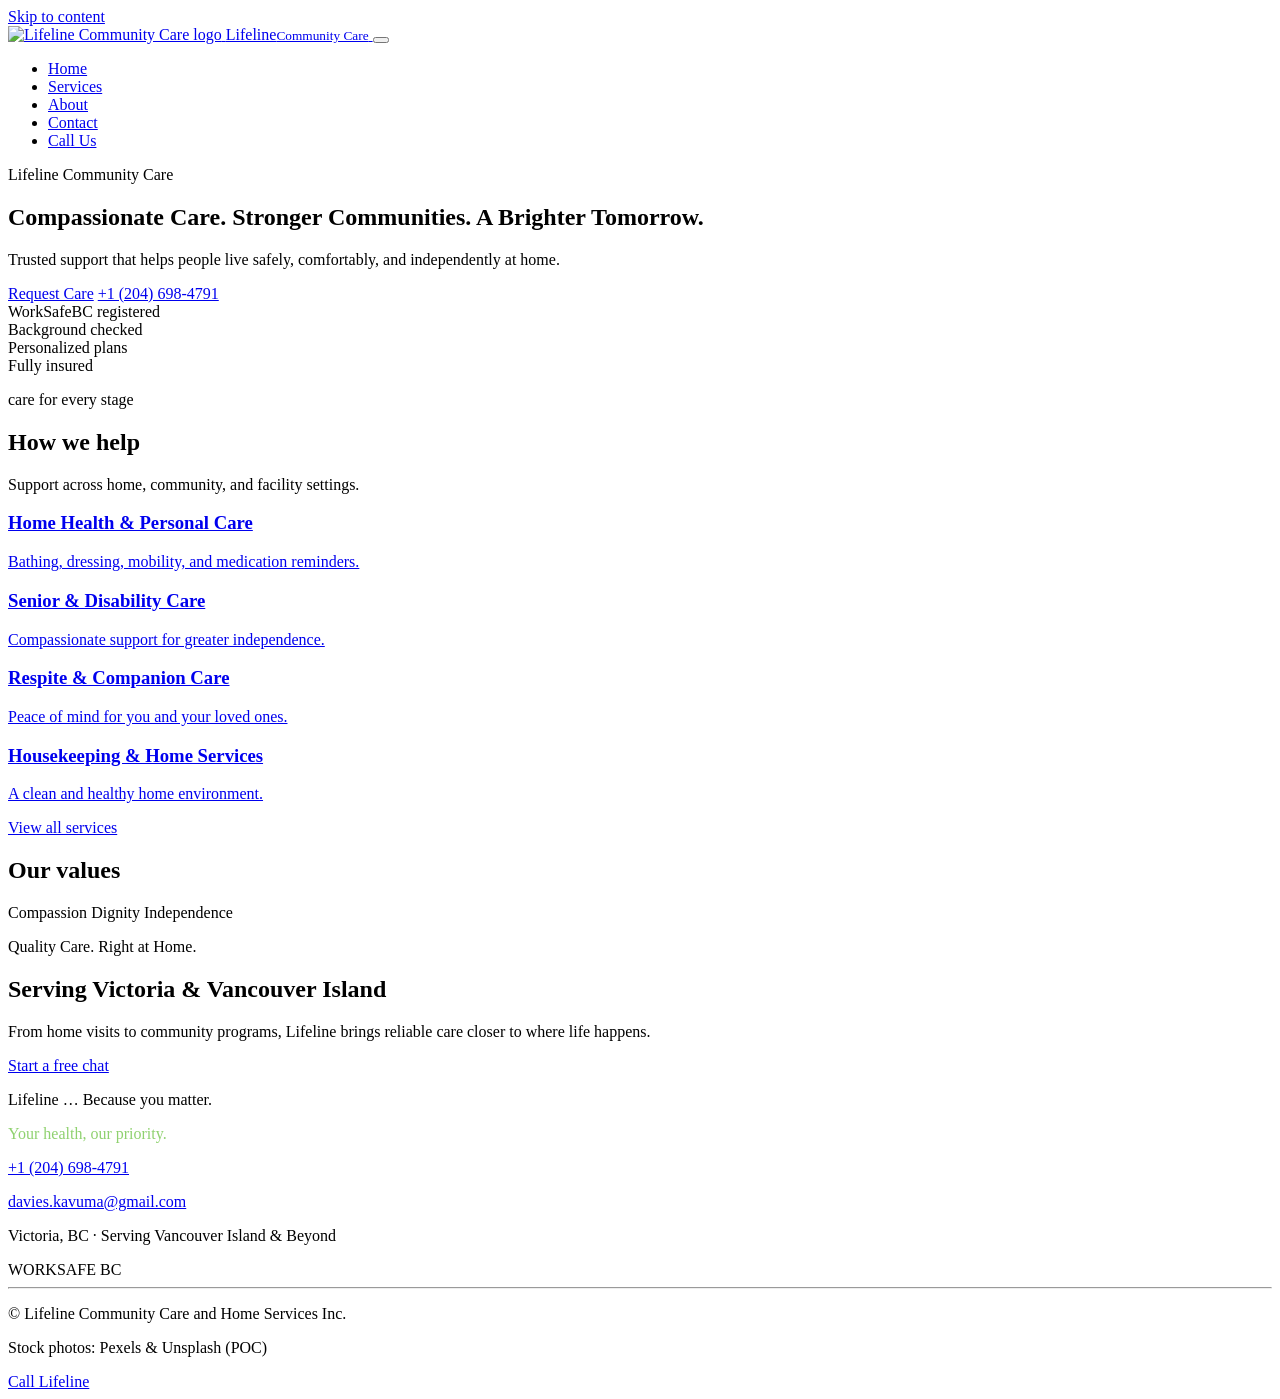
==== index.html @ b38f37c9 "Add files via upload" ====
<!doctype html>
<html lang="en-CA">
<head>
  <meta charset="utf-8">
  <meta name="viewport" content="width=device-width, initial-scale=1">
  <title>Lifeline Community Care and Home Services Inc. | Victoria, BC</title>
  <meta name="description" content="Quality care, right at home. Home health, senior and disability care, respite, housekeeping and community services across Vancouver Island.">
  <meta name="theme-color" content="#0b3d78">
  <meta property="og:title" content="Lifeline Community Care | Victoria, BC">
  <meta property="og:description" content="Compassionate care that helps people live safely and independently at home.">
  <meta property="og:type" content="website">
  <meta property="og:image" content="assets/images/logo.png">
  <link rel="icon" href="assets/images/logo.png" type="image/png">
  <link rel="stylesheet" href="assets/vendor/bootstrap/css/bootstrap.min.css">
  <link rel="stylesheet" href="assets/vendor/bootstrap-icons/css/bootstrap-icons.min.css">
  <link rel="stylesheet" href="assets/css/site.css">
</head>
<body>
  <a class="visually-hidden-focusable position-absolute m-2 p-2 bg-white rounded" href="#main">Skip to content</a>

  <header class="site-header sticky-top">
    <nav class="navbar navbar-expand-lg container py-2" aria-label="Primary">
      <a class="navbar-brand d-flex align-items-center gap-2 py-0" href="index.html">
        <img class="brand-logo" src="assets/images/logo.png" width="52" height="52" alt="Lifeline Community Care logo">
        <span class="brand-name fs-5">Lifeline<small>Community Care</small></span>
      </a>
      <button class="navbar-toggler" type="button" data-bs-toggle="collapse" data-bs-target="#mainNav"
              aria-controls="mainNav" aria-expanded="false" aria-label="Toggle navigation">
        <span class="navbar-toggler-icon"></span>
      </button>
      <div class="collapse navbar-collapse" id="mainNav">
        <ul class="navbar-nav ms-auto align-items-lg-center gap-lg-2 py-3 py-lg-0">
          <li class="nav-item"><a class="nav-link active" aria-current="page" href="index.html">Home</a></li>
          <li class="nav-item"><a class="nav-link" href="services.html">Services</a></li>
          <li class="nav-item"><a class="nav-link" href="about.html">About</a></li>
          <li class="nav-item"><a class="nav-link" href="contact.html">Contact</a></li>
          <li class="nav-item mt-2 mt-lg-0">
            <a class="btn btn-ll w-100" href="tel:+12046984791"><i class="bi bi-telephone-fill me-1"></i>Call Us</a>
          </li>
        </ul>
      </div>
    </nav>
  </header>

  <main id="main">
    <section class="hero-photo" style="background-image:url('assets/images/hero-care.jpg');" aria-label="Welcome">
      <div class="container">
        <p class="brand-kicker reveal">Lifeline <span>Community Care</span></p>
        <h1 class="reveal d1">Compassionate Care. Stronger Communities. A Brighter Tomorrow.</h1>
        <p class="lead reveal d2">Trusted support that helps people live safely, comfortably, and independently at home.</p>
        <div class="d-grid d-sm-flex gap-3 mt-4 reveal d3">
          <a class="btn btn-ll btn-lg px-4 py-3" href="contact.html">Request Care</a>
          <a class="btn btn-outline-light-ll btn-lg px-4 py-3" href="tel:+12046984791">+1 (204) 698-4791</a>
        </div>
      </div>
    </section>

    <section class="container pb-4">
      <div class="trust-strip p-4 p-md-5 reveal shadow">
        <div class="row row-cols-2 row-cols-md-4 g-3 text-center">
          <div class="col item"><i class="bi bi-shield-check fs-4" style="color:var(--ll-green)"></i> WorkSafeBC registered</div>
          <div class="col item"><i class="bi bi-person-check fs-4" style="color:var(--ll-orange)"></i> Background checked</div>
          <div class="col item"><i class="bi bi-heart-fill fs-4" style="color:var(--ll-green)"></i> Personalized plans</div>
          <div class="col item"><i class="bi bi-patch-check fs-4" style="color:var(--ll-orange)"></i> Fully insured</div>
        </div>
      </div>
    </section>

    <section class="py-5">
      <div class="container">
        <header class="text-center mb-5 reveal">
          <p class="script fs-3 mb-1">care for every stage</p>
          <h2 class="fw-bold text-navy display-6">How we help</h2>
          <p class="text-body-secondary mb-0">Support across home, community, and facility settings.</p>
        </header>
        <div class="row row-cols-1 row-cols-sm-2 row-cols-lg-4 g-4">
          <div class="col reveal">
            <a class="service-link" href="services.html#home-health">
              <article class="card card-service shadow-sm p-3" style="--accent:var(--ll-blue)">
                <div class="card-body">
                  <div class="service-icon mb-3"><i class="bi bi-heart-pulse"></i></div>
                  <h3 class="h5 text-navy">Home Health &amp; Personal Care</h3>
                  <p class="text-body-secondary mb-0 small">Bathing, dressing, mobility, and medication reminders.</p>
                </div>
              </article>
            </a>
          </div>
          <div class="col reveal d1">
            <a class="service-link" href="services.html#senior-care">
              <article class="card card-service shadow-sm p-3" style="--accent:var(--ll-green)">
                <div class="card-body">
                  <div class="service-icon mb-3"><i class="bi bi-person-hearts"></i></div>
                  <h3 class="h5 text-navy">Senior &amp; Disability Care</h3>
                  <p class="text-body-secondary mb-0 small">Compassionate support for greater independence.</p>
                </div>
              </article>
            </a>
          </div>
          <div class="col reveal d2">
            <a class="service-link" href="services.html#respite">
              <article class="card card-service shadow-sm p-3" style="--accent:var(--ll-orange)">
                <div class="card-body">
                  <div class="service-icon mb-3"><i class="bi bi-people"></i></div>
                  <h3 class="h5 text-navy">Respite &amp; Companion Care</h3>
                  <p class="text-body-secondary mb-0 small">Peace of mind for you and your loved ones.</p>
                </div>
              </article>
            </a>
          </div>
          <div class="col reveal d3">
            <a class="service-link" href="services.html#housekeeping">
              <article class="card card-service shadow-sm p-3" style="--accent:var(--ll-navy)">
                <div class="card-body">
                  <div class="service-icon mb-3"><i class="bi bi-house-check"></i></div>
                  <h3 class="h5 text-navy">Housekeeping &amp; Home Services</h3>
                  <p class="text-body-secondary mb-0 small">A clean and healthy home environment.</p>
                </div>
              </article>
            </a>
          </div>
        </div>
        <div class="text-center mt-5 reveal">
          <a class="btn btn-outline-ll btn-lg px-4" href="services.html">View all services</a>
        </div>
      </div>
    </section>

    <section class="bg-sky py-5">
      <div class="container text-center py-3">
        <h2 class="fw-bold text-navy mb-4 reveal">Our values</h2>
        <div class="d-flex flex-wrap justify-content-center gap-3 reveal d1">
          <span class="value-pill"><i class="bi bi-suit-heart-fill"></i>Compassion</span>
          <span class="value-pill"><i class="bi bi-award-fill"></i>Dignity</span>
          <span class="value-pill"><i class="bi bi-unlock-fill"></i>Independence</span>
        </div>
        <p class="script display-6 mt-5 mb-0 reveal d2">Quality Care. Right at Home.</p>
      </div>
    </section>

    <section class="photo-band" style="background-image:url('assets/images/coastal.jpg'); background-size:cover; background-position:center;" aria-label="Service area">
      <div class="container py-5">
        <div class="row">
          <div class="col-lg-7 reveal">
            <h2 class="fw-bold display-6 mb-3">Serving Victoria &amp; Vancouver Island</h2>
            <p class="fs-5 mb-4 opacity-90">From home visits to community programs, Lifeline brings reliable care closer to where life happens.</p>
            <a class="btn btn-ll btn-lg px-4" href="contact.html">Start a free chat</a>
          </div>
        </div>
      </div>
    </section>
  </main>

  <footer class="footer-band pt-5 pb-4">
    <div class="container">
      <div class="row gy-4 align-items-center">
        <div class="col-md-6">
          <p class="fs-4 fw-bold mb-1 text-white">Lifeline <span style="color:var(--ll-green)">…</span> Because you matter.</p>
          <p class="script fs-3 mb-0" style="color:#8fd16f">Your health, our priority.</p>
        </div>
        <div class="col-md-6 text-md-end">
          <p class="mb-1"><a href="tel:+12046984791">+1 (204) 698-4791</a></p>
          <p class="mb-1"><a href="mailto:davies.kavuma@gmail.com">davies.kavuma@gmail.com</a></p>
          <p class="mb-2">Victoria, BC · Serving Vancouver Island &amp; Beyond</p>
          <span class="wsbc" aria-label="WorkSafeBC registered"><span class="w">WORK</span><span class="s">SAFE BC</span></span>
        </div>
      </div>
      <hr class="border-light opacity-25 my-4">
      <div class="d-flex flex-column flex-md-row justify-content-between gap-2 small">
        <p class="mb-0">&copy; <span id="year"></span> Lifeline Community Care and Home Services Inc.</p>
        <p class="photo-credit mb-0">Stock photos: Pexels &amp; Unsplash (POC)</p>
      </div>
    </div>
  </footer>

  <div class="call-bar">
    <a class="btn btn-ll btn-lg w-100" href="tel:+12046984791"><i class="bi bi-telephone-fill me-2"></i>Call Lifeline</a>
  </div>

  <script src="assets/vendor/bootstrap/js/bootstrap.bundle.min.js"></script>
  <script src="assets/js/site.js"></script>
</body>
</html>
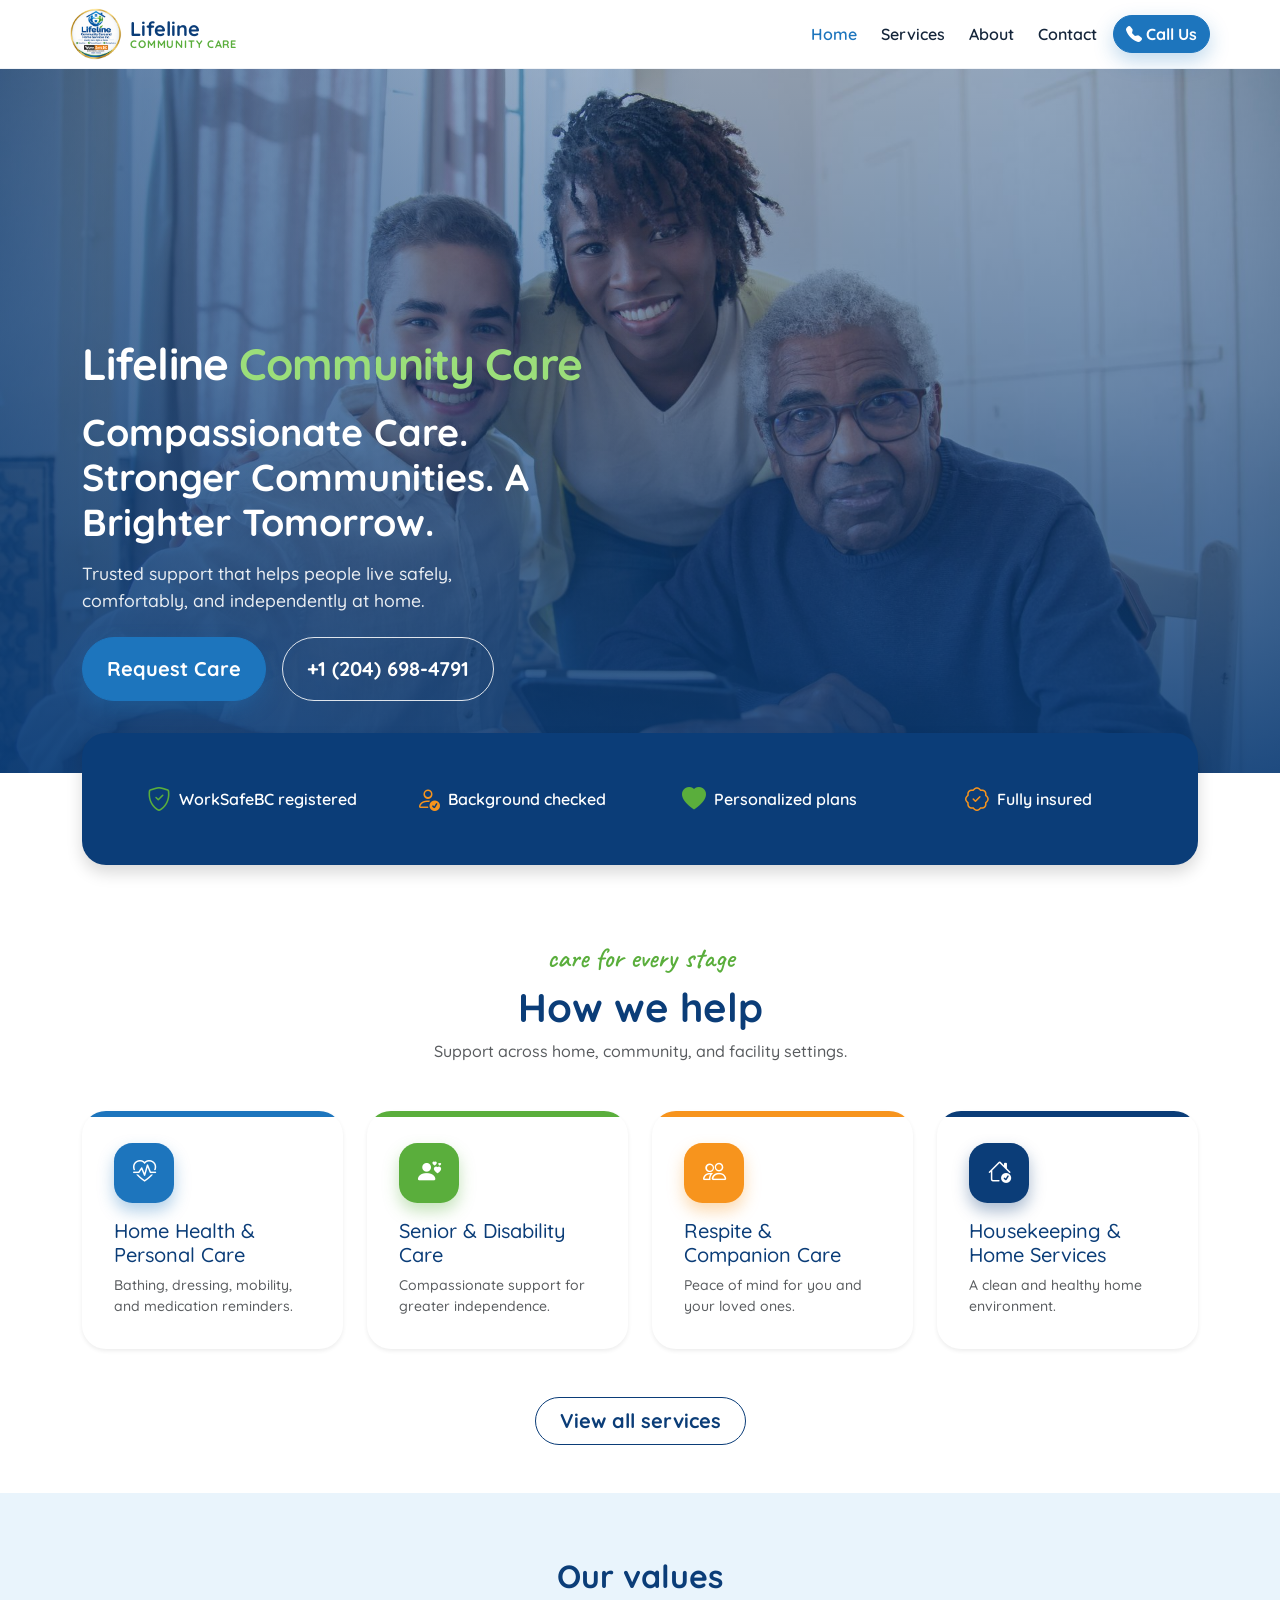
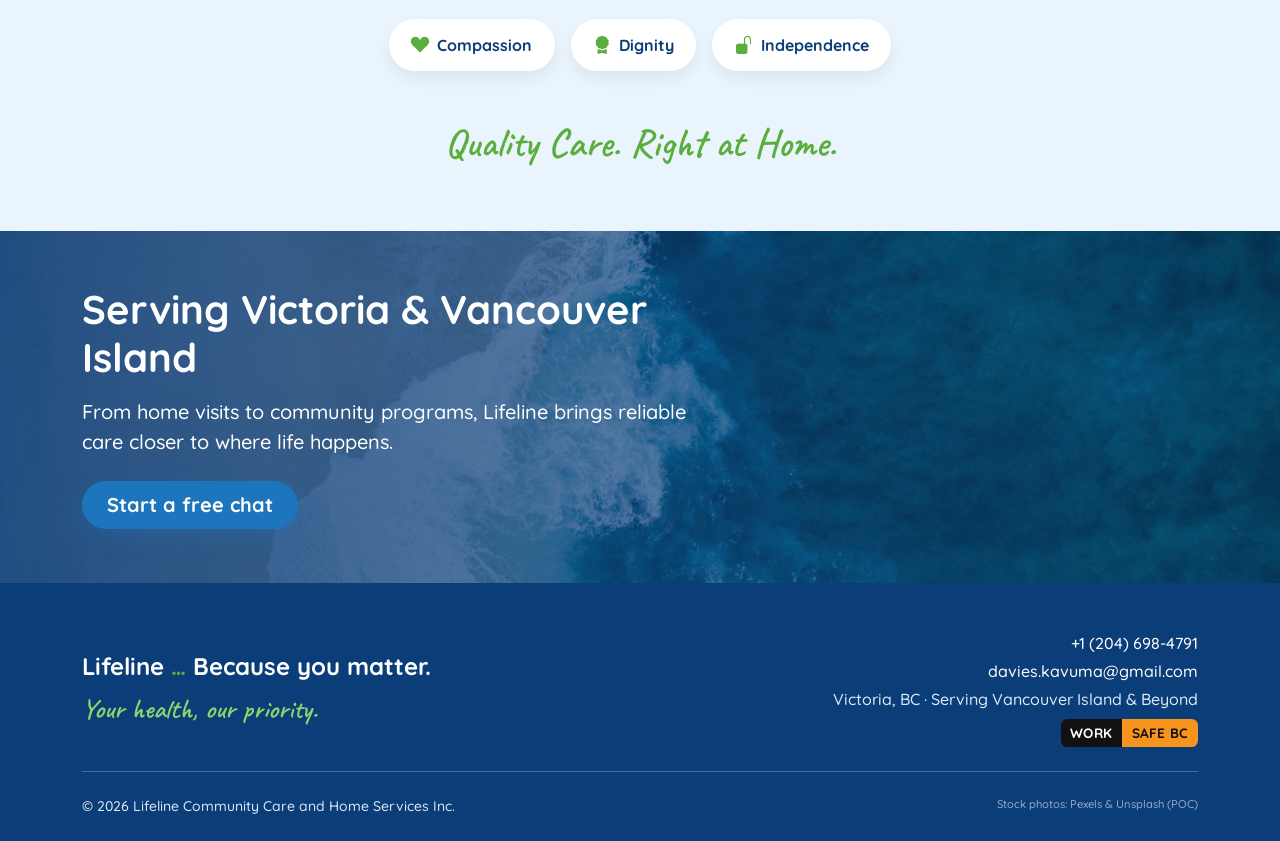
==== commit 382ced56: "fixed mobile view" ====
--- a/index.html
+++ b/index.html
@@ -48,7 +48,7 @@
         <p class="brand-kicker reveal">Lifeline <span>Community Care</span></p>
         <h1 class="reveal d1">Compassionate Care. Stronger Communities. A Brighter Tomorrow.</h1>
         <p class="lead reveal d2">Trusted support that helps people live safely, comfortably, and independently at home.</p>
-        <div class="d-grid d-sm-flex gap-3 mt-4 reveal d3">
+        <div class="hero-ctas d-grid d-sm-flex gap-3 mt-4 reveal d3">
           <a class="btn btn-ll btn-lg px-4 py-3" href="contact.html">Request Care</a>
           <a class="btn btn-outline-light-ll btn-lg px-4 py-3" href="tel:+12046984791">+1 (204) 698-4791</a>
         </div>
--- a/assets/css/site.css
+++ b/assets/css/site.css
@@ -0,0 +1,452 @@
+/* Lifeline Community Care — site styles (brand-tuned for web) */
+
+@font-face {
+  font-family: "Quicksand";
+  src: url("../fonts/quicksand-500.woff2") format("woff2");
+  font-weight: 500;
+  font-style: normal;
+  font-display: swap;
+}
+@font-face {
+  font-family: "Quicksand";
+  src: url("../fonts/quicksand-600.woff2") format("woff2");
+  font-weight: 600;
+  font-style: normal;
+  font-display: swap;
+}
+@font-face {
+  font-family: "Quicksand";
+  src: url("../fonts/quicksand-700.woff2") format("woff2");
+  font-weight: 700;
+  font-style: normal;
+  font-display: swap;
+}
+@font-face {
+  font-family: "Caveat";
+  src: url("../fonts/caveat-500.woff2") format("woff2");
+  font-weight: 500;
+  font-style: normal;
+  font-display: swap;
+}
+@font-face {
+  font-family: "Caveat";
+  src: url("../fonts/caveat-600.woff2") format("woff2");
+  font-weight: 600;
+  font-style: normal;
+  font-display: swap;
+}
+
+:root {
+  --ll-navy: #0b3d78;
+  --ll-blue: #1d75bd;
+  --ll-green: #5aae3c;
+  --ll-orange: #f7941d;
+  --ll-sky: #e9f4fc;
+  --ll-ink: #14253a;
+  --ll-surface: #ffffff;
+  --ll-font: "Quicksand", system-ui, -apple-system, "Segoe UI", sans-serif;
+  --ll-script: "Caveat", "Segoe Script", cursive;
+}
+
+html {
+  scroll-behavior: smooth;
+  scroll-padding-top: 5rem;
+}
+
+body {
+  color: var(--ll-ink);
+  font-family: var(--ll-font);
+  font-weight: 500;
+  overflow-x: hidden;
+  background: var(--ll-surface);
+}
+
+h1, h2, h3, h4, .navbar-brand {
+  font-weight: 700;
+}
+
+.text-navy { color: var(--ll-navy) !important; }
+.bg-sky { background-color: var(--ll-sky) !important; }
+.bg-navy { background-color: var(--ll-navy) !important; }
+
+.script {
+  font-family: var(--ll-script);
+  font-weight: 600;
+  color: var(--ll-green);
+}
+
+/* Buttons */
+.btn-ll {
+  --bs-btn-color: #fff;
+  --bs-btn-bg: var(--ll-blue);
+  --bs-btn-border-color: var(--ll-blue);
+  --bs-btn-hover-color: #fff;
+  --bs-btn-hover-bg: var(--ll-navy);
+  --bs-btn-hover-border-color: var(--ll-navy);
+  --bs-btn-focus-shadow-rgb: 29, 117, 189;
+  font-weight: 700;
+  border-radius: 999px;
+  box-shadow: 0 0.5rem 1.25rem rgba(29, 117, 189, 0.28);
+  transition: transform 0.2s ease, background-color 0.2s ease;
+}
+.btn-ll:hover { transform: translateY(-2px); }
+
+.btn-outline-ll {
+  --bs-btn-color: var(--ll-navy);
+  --bs-btn-border-color: var(--ll-navy);
+  --bs-btn-hover-bg: var(--ll-navy);
+  --bs-btn-hover-border-color: var(--ll-navy);
+  --bs-btn-hover-color: #fff;
+  font-weight: 700;
+  border-radius: 999px;
+}
+
+.btn-outline-light-ll {
+  --bs-btn-color: #fff;
+  --bs-btn-border-color: rgba(255, 255, 255, 0.85);
+  --bs-btn-hover-bg: #fff;
+  --bs-btn-hover-border-color: #fff;
+  --bs-btn-hover-color: var(--ll-navy);
+  font-weight: 700;
+  border-radius: 999px;
+}
+
+/* Header */
+.site-header {
+  background: rgba(255, 255, 255, 0.92);
+  backdrop-filter: blur(10px);
+  -webkit-backdrop-filter: blur(10px);
+  border-bottom: 1px solid rgba(11, 61, 120, 0.06);
+}
+
+.brand-logo {
+  width: 3.25rem;
+  height: 3.25rem;
+  object-fit: contain;
+  flex-shrink: 0;
+}
+
+.brand-name {
+  line-height: 1.05;
+  color: var(--ll-navy);
+  font-weight: 700;
+}
+.brand-name small {
+  display: block;
+  font-size: 0.68rem;
+  letter-spacing: 0.08em;
+  text-transform: uppercase;
+  color: var(--ll-green);
+  font-weight: 700;
+}
+
+.navbar-nav .nav-link {
+  color: var(--ll-ink);
+  font-weight: 600;
+}
+.navbar-nav .nav-link:hover,
+.navbar-nav .nav-link.active {
+  color: var(--ll-blue);
+}
+
+/* Full-bleed photo hero */
+.hero-photo {
+  position: relative;
+  min-height: min(92vh, 44rem);
+  display: flex;
+  align-items: flex-end;
+  color: #fff;
+  background-color: var(--ll-navy);
+  background-size: cover;
+  background-position: center 30%;
+  background-repeat: no-repeat;
+  isolation: isolate;
+}
+.hero-photo::before {
+  content: "";
+  position: absolute;
+  inset: 0;
+  z-index: 0;
+  background:
+    linear-gradient(180deg, rgba(11, 61, 120, 0.35) 0%, rgba(11, 61, 120, 0.55) 45%, rgba(11, 61, 120, 0.88) 100%),
+    linear-gradient(90deg, rgba(11, 61, 120, 0.55) 0%, transparent 55%);
+}
+.hero-photo .container {
+  position: relative;
+  z-index: 1;
+  padding-top: 7rem;
+  padding-bottom: 4.5rem;
+}
+.hero-photo .brand-kicker {
+  font-size: clamp(1.75rem, 4vw, 2.75rem);
+  font-weight: 700;
+  letter-spacing: -0.02em;
+  margin-bottom: 0.75rem;
+}
+.hero-photo .brand-kicker span {
+  color: #9bde7a;
+}
+.hero-photo h1 {
+  font-size: clamp(1.65rem, 3.2vw, 2.35rem);
+  max-width: 22ch;
+  line-height: 1.2;
+  margin-bottom: 1rem;
+}
+.hero-photo .lead {
+  max-width: 38ch;
+  color: rgba(255, 255, 255, 0.9);
+  font-size: 1.1rem;
+}
+
+/* Page header (inner pages) */
+.page-hero {
+  position: relative;
+  padding: 5.5rem 0 3.5rem;
+  color: #fff;
+  background-color: var(--ll-navy);
+  background-size: cover;
+  background-position: center;
+  background-repeat: no-repeat;
+  isolation: isolate;
+}
+.page-hero::before {
+  content: "";
+  position: absolute;
+  inset: 0;
+  z-index: 0;
+  background: linear-gradient(120deg, rgba(11, 61, 120, 0.92), rgba(29, 117, 189, 0.72));
+}
+.page-hero .container { position: relative; z-index: 1; }
+
+/* Trust strip */
+.trust-strip {
+  background: var(--ll-navy);
+  color: #fff;
+  border-radius: 1.5rem;
+  margin-top: -2.5rem;
+  position: relative;
+  z-index: 2;
+}
+.trust-strip .item {
+  display: flex;
+  align-items: center;
+  justify-content: center;
+  gap: 0.5rem;
+  font-weight: 600;
+}
+
+/* Services */
+.card-service {
+  border: 0;
+  border-radius: 1.5rem;
+  background: #fff;
+  transition: transform 0.3s ease, box-shadow 0.3s ease;
+  position: relative;
+  overflow: hidden;
+  height: 100%;
+}
+.card-service::before {
+  content: "";
+  position: absolute;
+  inset: 0 0 auto 0;
+  height: 6px;
+  background: var(--accent, var(--ll-blue));
+}
+.service-icon {
+  width: 3.75rem;
+  height: 3.75rem;
+  border-radius: 1.15rem;
+  display: grid;
+  place-items: center;
+  color: #fff;
+  font-size: 1.45rem;
+  background: var(--accent, var(--ll-blue));
+  box-shadow: 0 0.5rem 1rem color-mix(in srgb, var(--accent, var(--ll-blue)) 35%, transparent);
+  transition: transform 0.4s cubic-bezier(0.34, 1.56, 0.64, 1);
+}
+@media (hover: hover) {
+  .card-service:hover {
+    transform: translateY(-6px);
+    box-shadow: 0 1.25rem 2rem rgba(11, 61, 120, 0.12);
+  }
+  .card-service:hover .service-icon {
+    transform: scale(1.08) rotate(-4deg);
+  }
+}
+
+.service-link {
+  text-decoration: none;
+  color: inherit;
+  display: block;
+  height: 100%;
+}
+.service-link:hover { color: inherit; }
+
+/* Values */
+.value-pill {
+  display: inline-flex;
+  align-items: center;
+  gap: 0.5rem;
+  border-radius: 999px;
+  padding: 0.75rem 1.4rem;
+  font-weight: 700;
+  background: #fff;
+  color: var(--ll-navy);
+  box-shadow: 0 0.5rem 1rem rgba(0, 0, 0, 0.06);
+  transition: transform 0.3s ease;
+}
+.value-pill:hover { transform: translateY(-3px) scale(1.03); }
+.value-pill i { color: var(--ll-green); font-size: 1.15rem; }
+
+/* Photo band */
+.photo-band {
+  position: relative;
+  min-height: 22rem;
+  background-size: cover;
+  background-position: center;
+  display: flex;
+  align-items: center;
+  color: #fff;
+  isolation: isolate;
+}
+.photo-band::before {
+  content: "";
+  position: absolute;
+  inset: 0;
+  z-index: 0;
+  background: linear-gradient(90deg, rgba(11, 61, 120, 0.88), rgba(11, 61, 120, 0.45));
+}
+.photo-band .container { position: relative; z-index: 1; }
+
+/* Contact */
+.form-control,
+.form-select {
+  border-radius: 1rem;
+  border: 2px solid #dbe7f3;
+  padding: 0.8rem 1rem;
+}
+.form-control:focus,
+.form-select:focus {
+  border-color: var(--ll-green);
+  box-shadow: 0 0 0 0.25rem rgba(90, 174, 60, 0.2);
+}
+.contact-card {
+  border-radius: 2rem;
+  border: 0;
+  box-shadow: 0 1rem 2.5rem rgba(11, 61, 120, 0.1);
+}
+.contact-link {
+  display: flex;
+  align-items: center;
+  gap: 0.9rem;
+  text-decoration: none;
+  color: var(--ll-ink);
+  font-weight: 700;
+}
+.contact-link:hover { color: var(--ll-blue); }
+.contact-link span.ic {
+  width: 2.75rem;
+  height: 2.75rem;
+  border-radius: 50%;
+  display: grid;
+  place-items: center;
+  color: #fff;
+  flex-shrink: 0;
+}
+
+/* About logo showcase */
+.logo-showcase {
+  width: min(100%, 18rem);
+  height: auto;
+  filter: drop-shadow(0 1rem 2rem rgba(11, 61, 120, 0.15));
+}
+
+/* Footer */
+.footer-band {
+  background: var(--ll-navy);
+  color: #dbe8f5;
+}
+.footer-band a {
+  color: #fff;
+  text-decoration: none;
+}
+.footer-band a:hover { text-decoration: underline; }
+.wsbc {
+  display: inline-flex;
+  border-radius: 0.4rem;
+  overflow: hidden;
+  font-weight: 800;
+  font-size: 0.85rem;
+  line-height: 1;
+  letter-spacing: 0.02em;
+}
+.wsbc span { padding: 0.45rem 0.6rem; }
+.wsbc .w { background: #111; color: #fff; }
+.wsbc .s { background: var(--ll-orange); color: #111; }
+
+.photo-credit {
+  font-size: 0.7rem;
+  opacity: 0.65;
+}
+
+/* Mobile call bar */
+.call-bar {
+  position: fixed;
+  bottom: 1rem;
+  left: 1rem;
+  right: 1rem;
+  z-index: 1030;
+  display: none;
+}
+.call-bar a {
+  box-shadow: 0 0.75rem 1.5rem rgba(11, 61, 120, 0.35);
+}
+@media (max-width: 767.98px) {
+  .call-bar { display: block; }
+  body { padding-bottom: 5rem; }
+  /* Mobile already has the fixed Call Lifeline bar */
+  .hero-photo .hero-ctas { display: none !important; }
+}
+
+/* Scroll reveal */
+.reveal {
+  opacity: 0;
+  transform: translateY(24px);
+  transition: opacity 0.7s ease, transform 0.7s cubic-bezier(0.2, 0.7, 0.2, 1);
+}
+.reveal.in {
+  opacity: 1;
+  transform: none;
+}
+.reveal.d1 { transition-delay: 0.08s; }
+.reveal.d2 { transition-delay: 0.16s; }
+.reveal.d3 { transition-delay: 0.24s; }
+
+/* Heart burst on form success */
+.burst {
+  position: fixed;
+  pointer-events: none;
+  font-size: 1.25rem;
+  z-index: 2000;
+  animation: rise 1.4s ease-out forwards;
+}
+@keyframes rise {
+  to {
+    transform: translate(var(--dx), -18rem) rotate(var(--r));
+    opacity: 0;
+  }
+}
+
+@media (prefers-reduced-motion: reduce) {
+  *,
+  *::before,
+  *::after {
+    animation: none !important;
+    transition: none !important;
+    scroll-behavior: auto !important;
+  }
+  .reveal {
+    opacity: 1;
+    transform: none;
+  }
+}
